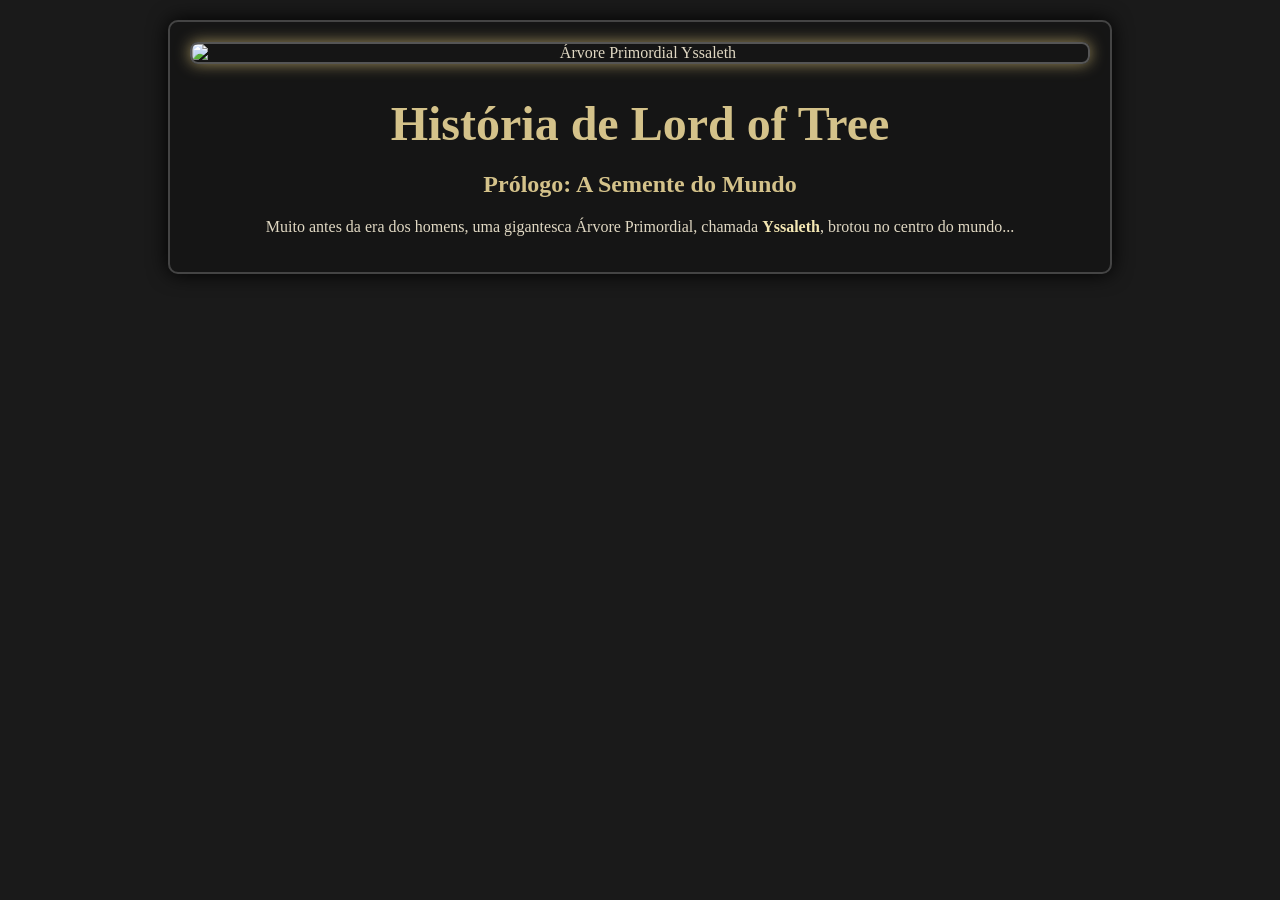
==== history.html @ a8c25465 "Create history.html" ====
<!DOCTYPE html>
<html lang="pt-br">
<head>
  <meta charset="UTF-8" />
  <meta name="viewport" content="width=device-width, initial-scale=1.0"/>
  <title>História - Lord of Tree</title>
  <link rel="stylesheet" href="styles.css" />
  <style>
    body {
      background-color: #1a1a1a;
      color: #e0d8c3;
      font-family: 'Georgia', serif;
      padding: 20px;
    }
    .container {
      max-width: 900px;
      margin: auto;
      padding: 20px;
      background-color: rgba(20, 20, 20, 0.85);
      border: 2px solid #444;
      border-radius: 10px;
    }
    img.header-img {
      display: block;
      margin: 0 auto 20px auto;
      max-width: 100%;
      height: auto;
      border: 2px solid #555;
      border-radius: 8px;
      box-shadow: 0 0 15px #9c8c5a;
    }
    h1, h2 {
      color: #d4c28a;
      text-align: center;
    }
    ul {
      list-style-type: square;
      padding-left: 20px;
    }
    strong {
      color: #f3e6b2;
    }
  </style>
</head>
<body>
  <div class="container">
    <img 
      class="header-img" 
      src="https://static.wikia.nocookie.net/eldenring/images/a/ae/ER_Object_Erdtree.png/revision/latest?cb=20250131044337" 
      alt="Árvore Primordial Yssaleth"
    />

    <h1>História de Lord of Tree</h1>

    <h2>Prólogo: A Semente do Mundo</h2>
    <p>
      Muito antes da era dos homens, uma gigantesca Árvore Primordial, chamada <strong>Yssaleth</strong>, brotou no centro do mundo...
    </p>

    <!-- (continua com o restante da história normalmente como já enviado) -->

  </div>
</body>
</html>
---- styles.css ----
/* Tema medieval e centralizado */

body {
  background-color: #1a1a1a;
  color: #e0cba8;
  font-family: 'Georgia', serif;
  margin: 0;
  padding: 0;
  text-align: center;
  background-image: url('backgrounds/medieval_bg.jpg');
  background-size: cover;
  background-attachment: fixed;
}

.container {
  padding: 60px 20px;
  background-color: rgba(0, 0, 0, 0.6);
  margin: auto;
  max-width: 800px;
  border-radius: 12px;
  box-shadow: 0 0 20px #000;
}

h1 {
  font-size: 3em;
  margin-bottom: 10px;
  color: #f5d76e;
}

.subtext {
  font-size: 1.2em;
  margin-bottom: 40px;
  color: #ddd;
}

.menu-buttons {
  display: flex;
  flex-wrap: wrap;
  justify-content: center;
  gap: 20px;
}

.menu-button {
  background-color: #2f2f2f;
  color: #f5d76e;
  border: 2px solid #f5d76e;
  padding: 15px 30px;
  font-size: 1.1em;
  text-decoration: none;
  border-radius: 10px;
  transition: background-color 0.3s, transform 0.2s;
}

.menu-button:hover {
  background-color: #f5d76e;
  color: #2f2f2f;
  transform: scale(1.05);
}
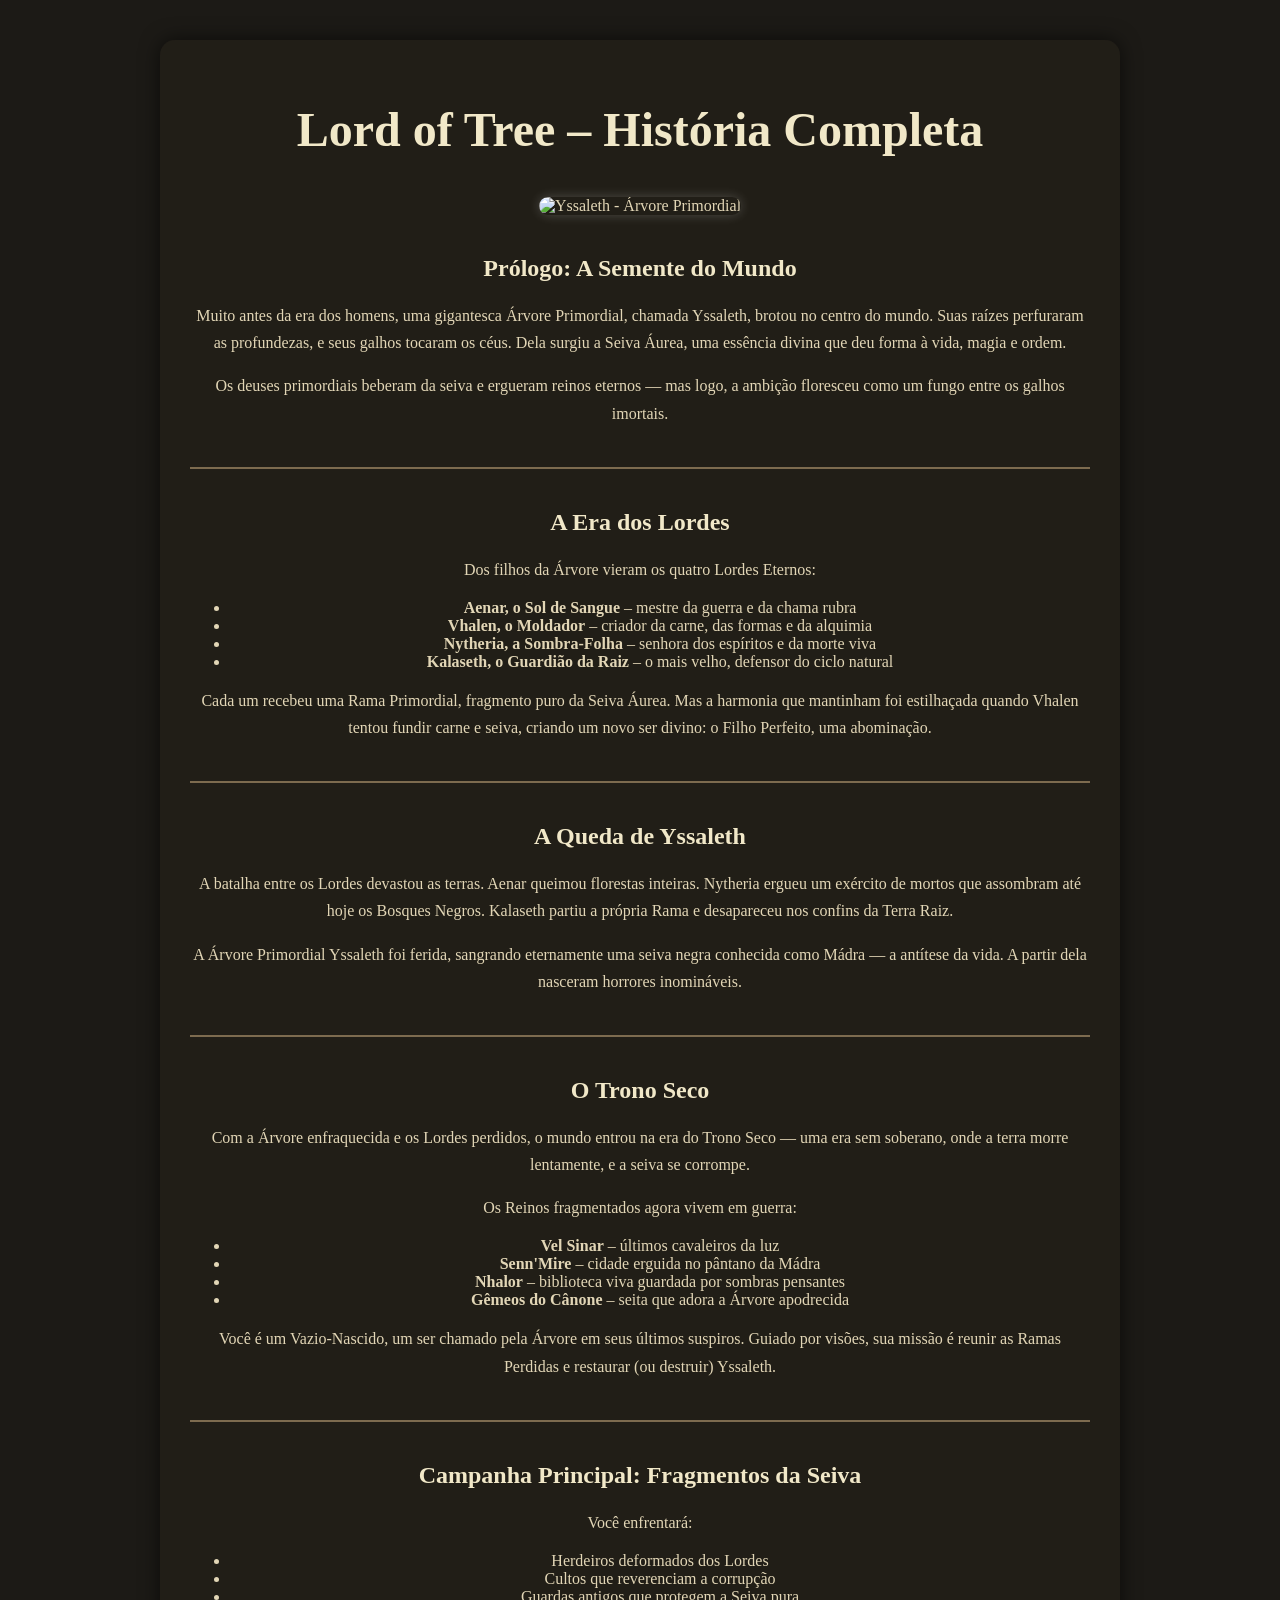
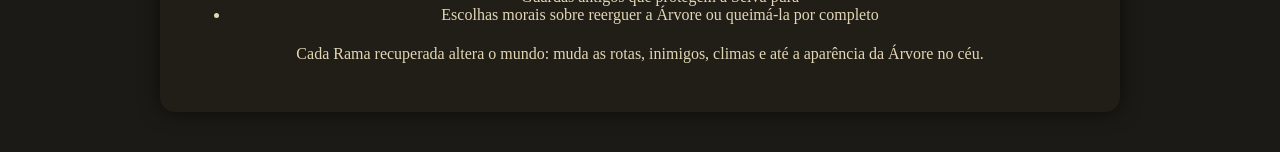
==== commit 4e6c4054: "Update history.html" ====
--- a/history.html
+++ b/history.html
@@ -1,64 +1,127 @@
 <!DOCTYPE html>
 <html lang="pt-br">
 <head>
-  <meta charset="UTF-8" />
-  <meta name="viewport" content="width=device-width, initial-scale=1.0"/>
-  <title>História - Lord of Tree</title>
-  <link rel="stylesheet" href="styles.css" />
+  <meta charset="UTF-8">
+  <title>Lord of Tree - História</title>
+  <link rel="stylesheet" href="styles.css">
   <style>
     body {
-      background-color: #1a1a1a;
-      color: #e0d8c3;
       font-family: 'Georgia', serif;
-      padding: 20px;
+      background-color: #1c1a16;
+      color: #e2d6b6;
+      padding: 40px;
+      margin: 0;
     }
+
     .container {
       max-width: 900px;
       margin: auto;
-      padding: 20px;
-      background-color: rgba(20, 20, 20, 0.85);
-      border: 2px solid #444;
-      border-radius: 10px;
+      background-color: rgba(34, 30, 24, 0.9);
+      padding: 30px;
+      border-radius: 15px;
+      box-shadow: 0 0 20px rgba(0, 0, 0, 0.6);
     }
-    img.header-img {
-      display: block;
-      margin: 0 auto 20px auto;
-      max-width: 100%;
-      height: auto;
-      border: 2px solid #555;
-      border-radius: 8px;
-      box-shadow: 0 0 15px #9c8c5a;
-    }
+
     h1, h2 {
-      color: #d4c28a;
+      color: #f1e8c8;
       text-align: center;
     }
-    ul {
-      list-style-type: square;
-      padding-left: 20px;
+
+    p {
+      line-height: 1.7;
+      margin-bottom: 15px;
     }
-    strong {
-      color: #f3e6b2;
+
+    .image-container {
+      text-align: center;
+      margin: 40px 0;
+    }
+
+    .image-container img {
+      max-width: 100%;
+      border-radius: 12px;
+      box-shadow: 0 0 12px rgba(255, 255, 255, 0.2);
+    }
+
+    hr {
+      border: none;
+      border-top: 2px solid #7d6b4f;
+      margin: 40px 0;
     }
   </style>
 </head>
 <body>
   <div class="container">
-    <img 
-      class="header-img" 
-      src="https://static.wikia.nocookie.net/eldenring/images/a/ae/ER_Object_Erdtree.png/revision/latest?cb=20250131044337" 
-      alt="Árvore Primordial Yssaleth"
-    />
+    <h1>Lord of Tree – História Completa</h1>
 
-    <h1>História de Lord of Tree</h1>
+    <div class="image-container">
+      <img src="https://static.wikia.nocookie.net/eldenring/images/a/ae/ER_Object_Erdtree.png/revision/latest?cb=20250131044337" alt="Yssaleth - Árvore Primordial">
+    </div>
 
     <h2>Prólogo: A Semente do Mundo</h2>
     <p>
-      Muito antes da era dos homens, uma gigantesca Árvore Primordial, chamada <strong>Yssaleth</strong>, brotou no centro do mundo...
+      Muito antes da era dos homens, uma gigantesca Árvore Primordial, chamada Yssaleth, brotou no centro do mundo.
+      Suas raízes perfuraram as profundezas, e seus galhos tocaram os céus. Dela surgiu a Seiva Áurea, uma essência divina que deu forma à vida, magia e ordem.
+    </p>
+    <p>
+      Os deuses primordiais beberam da seiva e ergueram reinos eternos — mas logo, a ambição floresceu como um fungo entre os galhos imortais.
     </p>
 
-    <!-- (continua com o restante da história normalmente como já enviado) -->
+    <hr>
 
+    <h2>A Era dos Lordes</h2>
+    <p>Dos filhos da Árvore vieram os quatro Lordes Eternos:</p>
+    <ul>
+      <li><strong>Aenar, o Sol de Sangue</strong> – mestre da guerra e da chama rubra</li>
+      <li><strong>Vhalen, o Moldador</strong> – criador da carne, das formas e da alquimia</li>
+      <li><strong>Nytheria, a Sombra-Folha</strong> – senhora dos espíritos e da morte viva</li>
+      <li><strong>Kalaseth, o Guardião da Raiz</strong> – o mais velho, defensor do ciclo natural</li>
+    </ul>
+    <p>
+      Cada um recebeu uma Rama Primordial, fragmento puro da Seiva Áurea. Mas a harmonia que mantinham foi estilhaçada quando Vhalen tentou fundir carne e seiva, criando um novo ser divino: o Filho Perfeito, uma abominação.
+    </p>
+
+    <hr>
+
+    <h2>A Queda de Yssaleth</h2>
+    <p>
+      A batalha entre os Lordes devastou as terras. Aenar queimou florestas inteiras. Nytheria ergueu um exército de mortos que assombram até hoje os Bosques Negros.
+      Kalaseth partiu a própria Rama e desapareceu nos confins da Terra Raiz.
+    </p>
+    <p>
+      A Árvore Primordial Yssaleth foi ferida, sangrando eternamente uma seiva negra conhecida como Mádra — a antítese da vida. A partir dela nasceram horrores inomináveis.
+    </p>
+
+    <hr>
+
+    <h2>O Trono Seco</h2>
+    <p>
+      Com a Árvore enfraquecida e os Lordes perdidos, o mundo entrou na era do Trono Seco — uma era sem soberano, onde a terra morre lentamente, e a seiva se corrompe.
+    </p>
+    <p>Os Reinos fragmentados agora vivem em guerra:</p>
+    <ul>
+      <li><strong>Vel Sinar</strong> – últimos cavaleiros da luz</li>
+      <li><strong>Senn'Mire</strong> – cidade erguida no pântano da Mádra</li>
+      <li><strong>Nhalor</strong> – biblioteca viva guardada por sombras pensantes</li>
+      <li><strong>Gêmeos do Cânone</strong> – seita que adora a Árvore apodrecida</li>
+    </ul>
+    <p>
+      Você é um Vazio-Nascido, um ser chamado pela Árvore em seus últimos suspiros. Guiado por visões, sua missão é reunir as Ramas Perdidas e restaurar (ou destruir) Yssaleth.
+    </p>
+
+    <hr>
+
+    <h2>Campanha Principal: Fragmentos da Seiva</h2>
+    <p>Você enfrentará:</p>
+    <ul>
+      <li>Herdeiros deformados dos Lordes</li>
+      <li>Cultos que reverenciam a corrupção</li>
+      <li>Guardas antigos que protegem a Seiva pura</li>
+      <li>Escolhas morais sobre reerguer a Árvore ou queimá-la por completo</li>
+    </ul>
+    <p>
+      Cada Rama recuperada altera o mundo: muda as rotas, inimigos, climas e até a aparência da Árvore no céu.
+    </p>
   </div>
 </body>
 </html>
